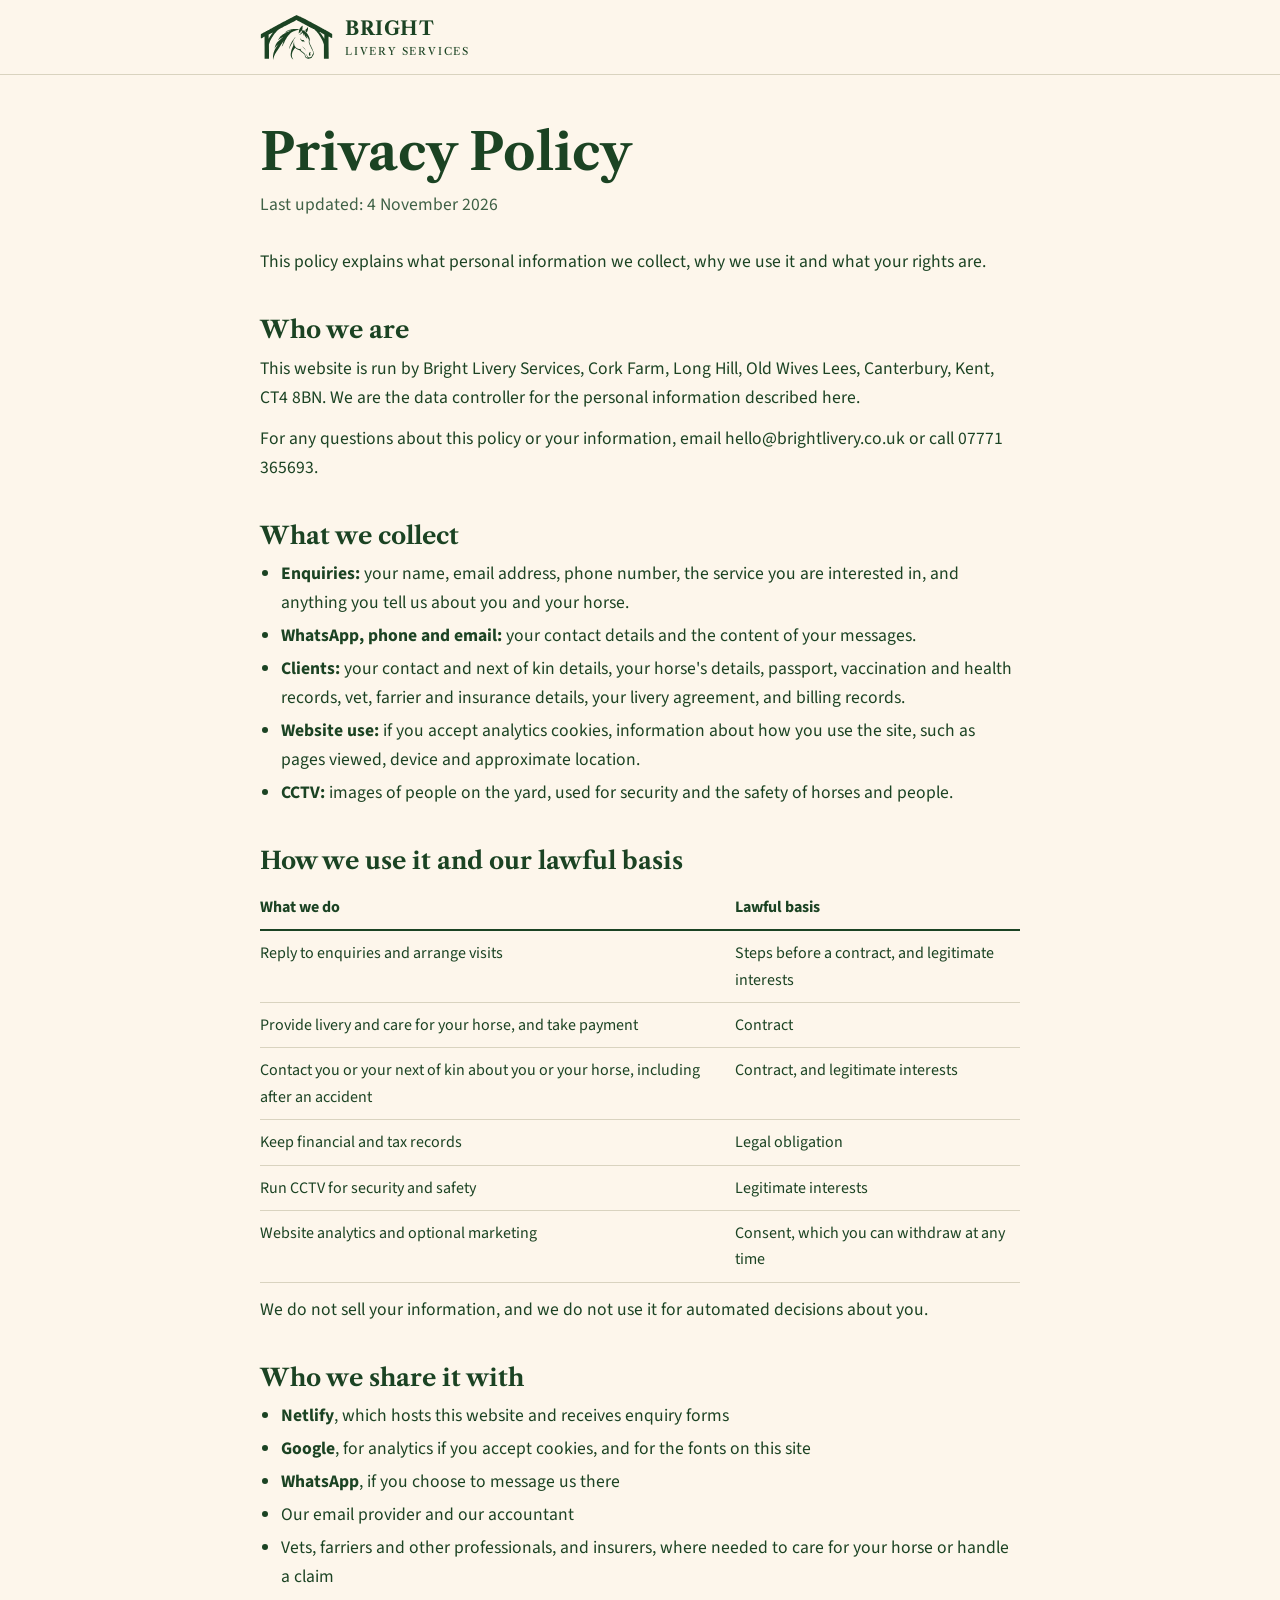
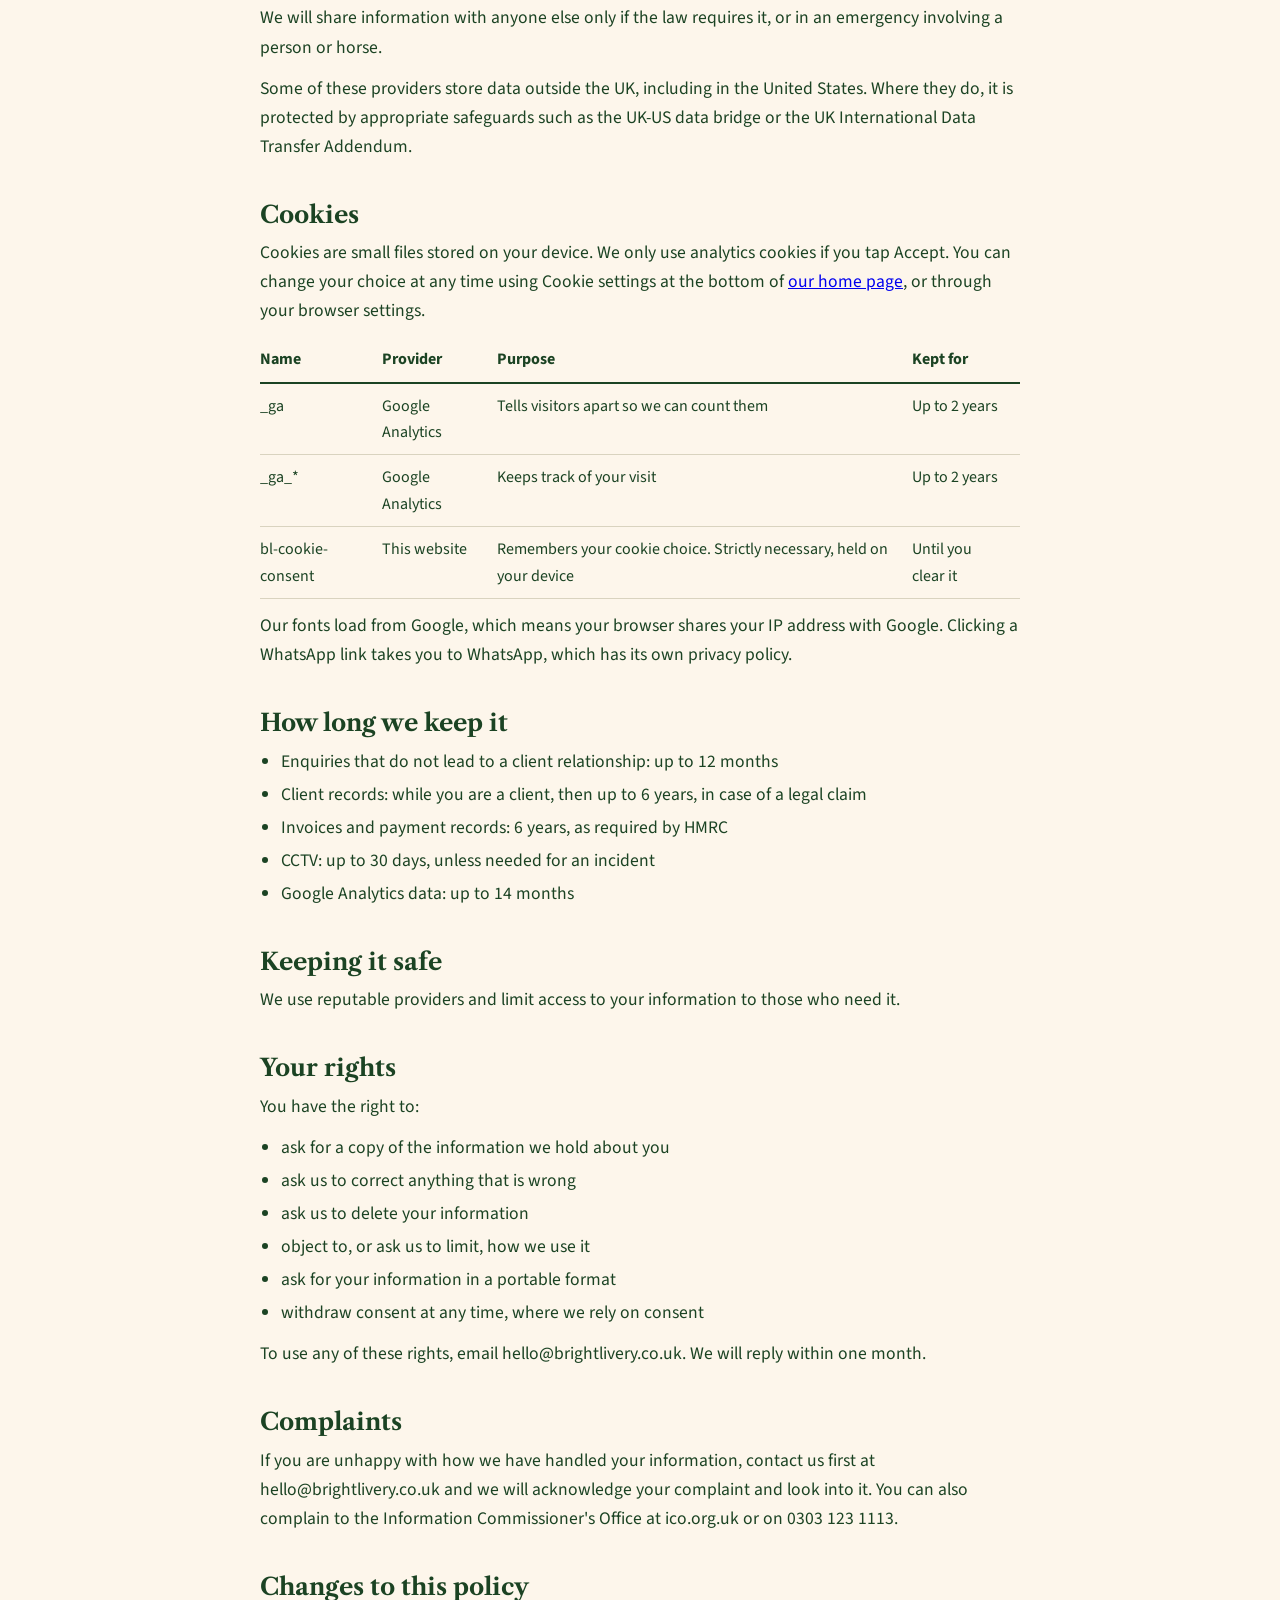
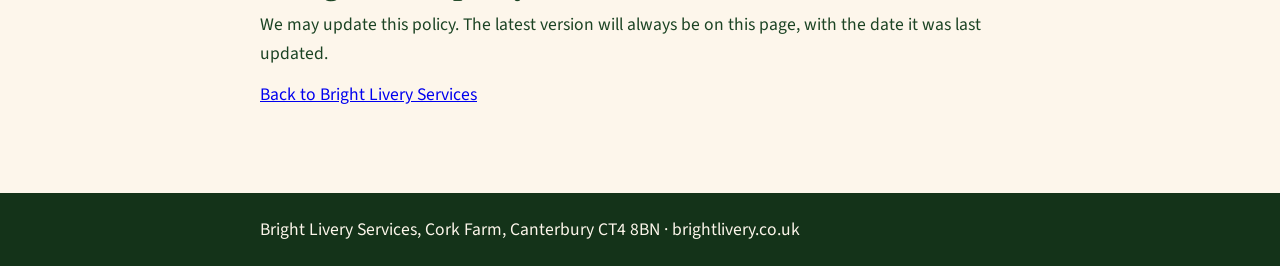
==== privacy.html @ ff284573 "Add files via upload" ====
<!doctype html>
<html lang="en-GB"><head><meta charset="utf-8"><meta name="viewport" content="width=device-width,initial-scale=1,viewport-fit=cover">
<meta name="robots" content="noindex">
<link rel="icon" href="/logo-mark.svg" type="image/svg+xml">
<title>Privacy Policy | Bright Livery Services</title>
<link rel="stylesheet" href="https://fonts.googleapis.com/css2?family=Libre+Caslon+Text:wght@400;700&family=Source+Sans+3:wght@400;600&display=swap">
<style>
:root{--green:#1b4323;--green-deep:#143319;--cream:#fdf6eb;--rule:#d9d3bf;--soft:#3f6146;color-scheme:light}
*{box-sizing:border-box}
body{margin:0;background:var(--cream);color:var(--green);font:400 1.1rem/1.65 "Source Sans 3","Helvetica Neue",Arial,sans-serif}
.wrap{max-width:calc(760px + 48px);margin-inline:auto;padding-left:max(24px,env(safe-area-inset-left,0px));padding-right:max(24px,env(safe-area-inset-right,0px))}
header{border-bottom:1px solid var(--rule)}
.brand{display:flex;align-items:center;gap:12px;padding-block:14px;text-decoration:none;color:inherit}
.brand img{height:46px;width:auto;display:block}
.brand b{font:700 1.2rem/1.05 "Libre Caslon Text",Georgia,serif;letter-spacing:.03em}
.brand small{display:block;font:400 .66rem/1.5 "Libre Caslon Text",Georgia,serif;letter-spacing:.17em;text-transform:uppercase}
main{padding-block:48px 72px}
h1,h2{font-family:"Libre Caslon Text",Georgia,serif;font-weight:700;line-height:1.15;text-wrap:balance}
h1{font-size:clamp(2.2rem,5vw,3.2rem);margin:0 0 8px}
h2{font-size:1.5rem;margin:40px 0 10px}
.updated{color:var(--soft);margin:0 0 28px}
p{margin:0 0 12px}ul{margin:0 0 12px;padding-left:1.2em}li{margin-bottom:4px}
.table{overflow-x:auto}
table{border-collapse:collapse;width:100%;min-width:520px;font-size:1rem;margin-bottom:12px}
th,td{text-align:left;vertical-align:top;padding:9px 12px 9px 0;border-bottom:1px solid var(--rule)}
th{border-bottom:2px solid var(--green)}
footer{background:var(--green-deep);color:var(--cream);padding-block:22px}
</style></head><body>
<header><div class="wrap"><a class="brand" href="/"><img src="/logo-mark.svg" alt="" width="770" height="485"><span><b>BRIGHT</b><small>Livery Services</small></span></a></div></header>
<main class="wrap">
<h1>Privacy Policy</h1>
<p class="updated">Last updated: 4 November 2026</p>
<p>This policy explains what personal information we collect, why we use it and what your rights are.</p>

<h2>Who we are</h2>
<p>This website is run by Bright Livery Services, Cork Farm, Long Hill, Old Wives Lees, Canterbury, Kent, CT4 8BN. We are the data controller for the personal information described here.</p>
<p>For any questions about this policy or your information, email hello@brightlivery.co.uk or call 07771 365693.</p>

<h2>What we collect</h2>
<ul>
<li><strong>Enquiries:</strong> your name, email address, phone number, the service you are interested in, and anything you tell us about you and your horse.</li>
<li><strong>WhatsApp, phone and email:</strong> your contact details and the content of your messages.</li>
<li><strong>Clients:</strong> your contact and next of kin details, your horse's details, passport, vaccination and health records, vet, farrier and insurance details, your livery agreement, and billing records.</li>
<li><strong>Website use:</strong> if you accept analytics cookies, information about how you use the site, such as pages viewed, device and approximate location.</li>
<li><strong>CCTV:</strong> images of people on the yard, used for security and the safety of horses and people.</li>
</ul>

<h2>How we use it and our lawful basis</h2>
<div class="table"><table>
<tr><th>What we do</th><th>Lawful basis</th></tr>
<tr><td>Reply to enquiries and arrange visits</td><td>Steps before a contract, and legitimate interests</td></tr>
<tr><td>Provide livery and care for your horse, and take payment</td><td>Contract</td></tr>
<tr><td>Contact you or your next of kin about you or your horse, including after an accident</td><td>Contract, and legitimate interests</td></tr>
<tr><td>Keep financial and tax records</td><td>Legal obligation</td></tr>
<tr><td>Run CCTV for security and safety</td><td>Legitimate interests</td></tr>
<tr><td>Website analytics and optional marketing</td><td>Consent, which you can withdraw at any time</td></tr>
</table></div>
<p>We do not sell your information, and we do not use it for automated decisions about you.</p>

<h2>Who we share it with</h2>
<ul>
<li><strong>Netlify</strong>, which hosts this website and receives enquiry forms</li>
<li><strong>Google</strong>, for analytics if you accept cookies, and for the fonts on this site</li>
<li><strong>WhatsApp</strong>, if you choose to message us there</li>
<li>Our email provider and our accountant</li>
<li>Vets, farriers and other professionals, and insurers, where needed to care for your horse or handle a claim</li>
</ul>
<p>We will share information with anyone else only if the law requires it, or in an emergency involving a person or horse.</p>
<p>Some of these providers store data outside the UK, including in the United States. Where they do, it is protected by appropriate safeguards such as the UK-US data bridge or the UK International Data Transfer Addendum.</p>

<h2 id="cookies">Cookies</h2>
<p>Cookies are small files stored on your device. We only use analytics cookies if you tap Accept. You can change your choice at any time using Cookie settings at the bottom of <a href="/">our home page</a>, or through your browser settings.</p>
<div class="table"><table>
<tr><th>Name</th><th>Provider</th><th>Purpose</th><th>Kept for</th></tr>
<tr><td>_ga</td><td>Google Analytics</td><td>Tells visitors apart so we can count them</td><td>Up to 2 years</td></tr>
<tr><td>_ga_*</td><td>Google Analytics</td><td>Keeps track of your visit</td><td>Up to 2 years</td></tr>
<tr><td>bl-cookie-consent</td><td>This website</td><td>Remembers your cookie choice. Strictly necessary, held on your device</td><td>Until you clear it</td></tr>
</table></div>
<p>Our fonts load from Google, which means your browser shares your IP address with Google. Clicking a WhatsApp link takes you to WhatsApp, which has its own privacy policy.</p>

<h2>How long we keep it</h2>
<ul>
<li>Enquiries that do not lead to a client relationship: up to 12 months</li>
<li>Client records: while you are a client, then up to 6 years, in case of a legal claim</li>
<li>Invoices and payment records: 6 years, as required by HMRC</li>
<li>CCTV: up to 30 days, unless needed for an incident</li>
<li>Google Analytics data: up to 14 months</li>
</ul>

<h2>Keeping it safe</h2>
<p>We use reputable providers and limit access to your information to those who need it.</p>

<h2>Your rights</h2>
<p>You have the right to:</p>
<ul>
<li>ask for a copy of the information we hold about you</li>
<li>ask us to correct anything that is wrong</li>
<li>ask us to delete your information</li>
<li>object to, or ask us to limit, how we use it</li>
<li>ask for your information in a portable format</li>
<li>withdraw consent at any time, where we rely on consent</li>
</ul>
<p>To use any of these rights, email hello@brightlivery.co.uk. We will reply within one month.</p>

<h2>Complaints</h2>
<p>If you are unhappy with how we have handled your information, contact us first at hello@brightlivery.co.uk and we will acknowledge your complaint and look into it. You can also complain to the Information Commissioner's Office at ico.org.uk or on 0303 123 1113.</p>

<h2>Changes to this policy</h2>
<p>We may update this policy. The latest version will always be on this page, with the date it was last updated.</p>
<p><a href="/">Back to Bright Livery Services</a></p>
</main>
<footer><div class="wrap">Bright Livery Services, Cork Farm, Canterbury CT4 8BN · brightlivery.co.uk</div></footer>
</body></html>
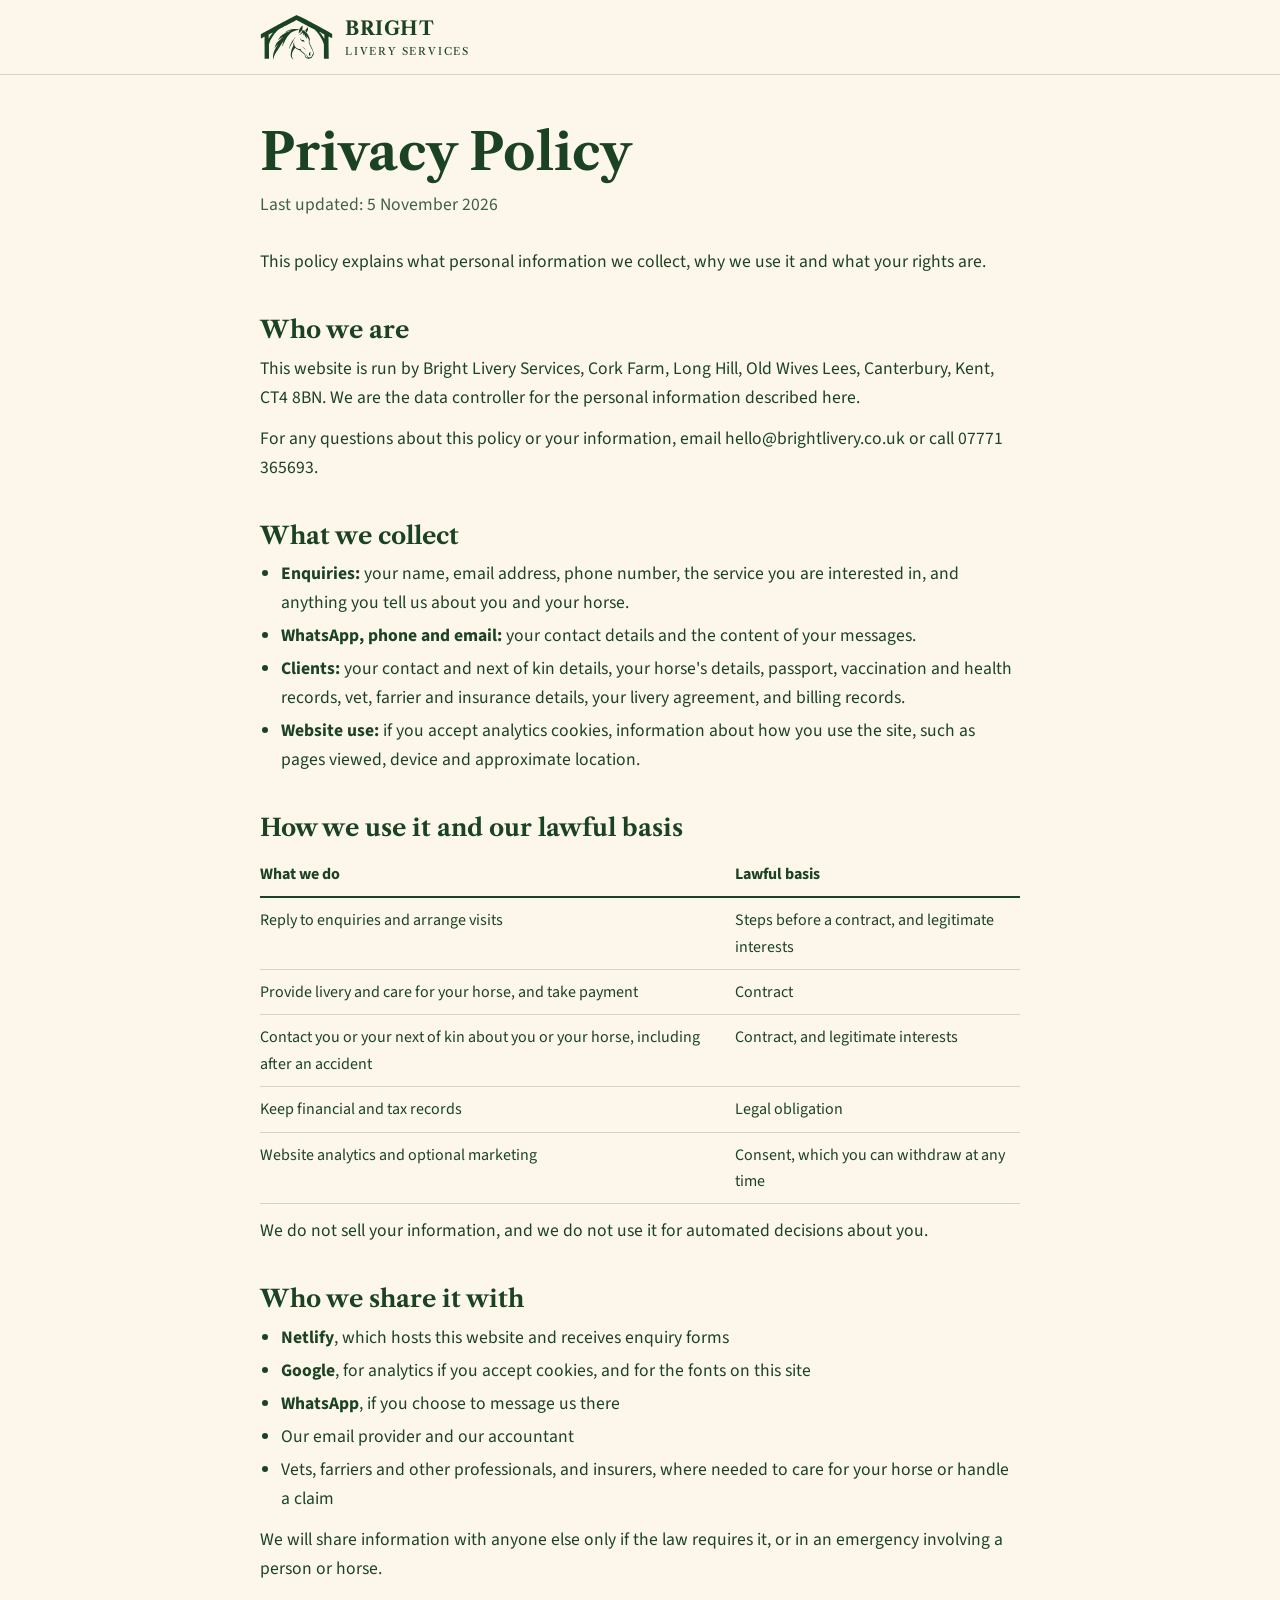
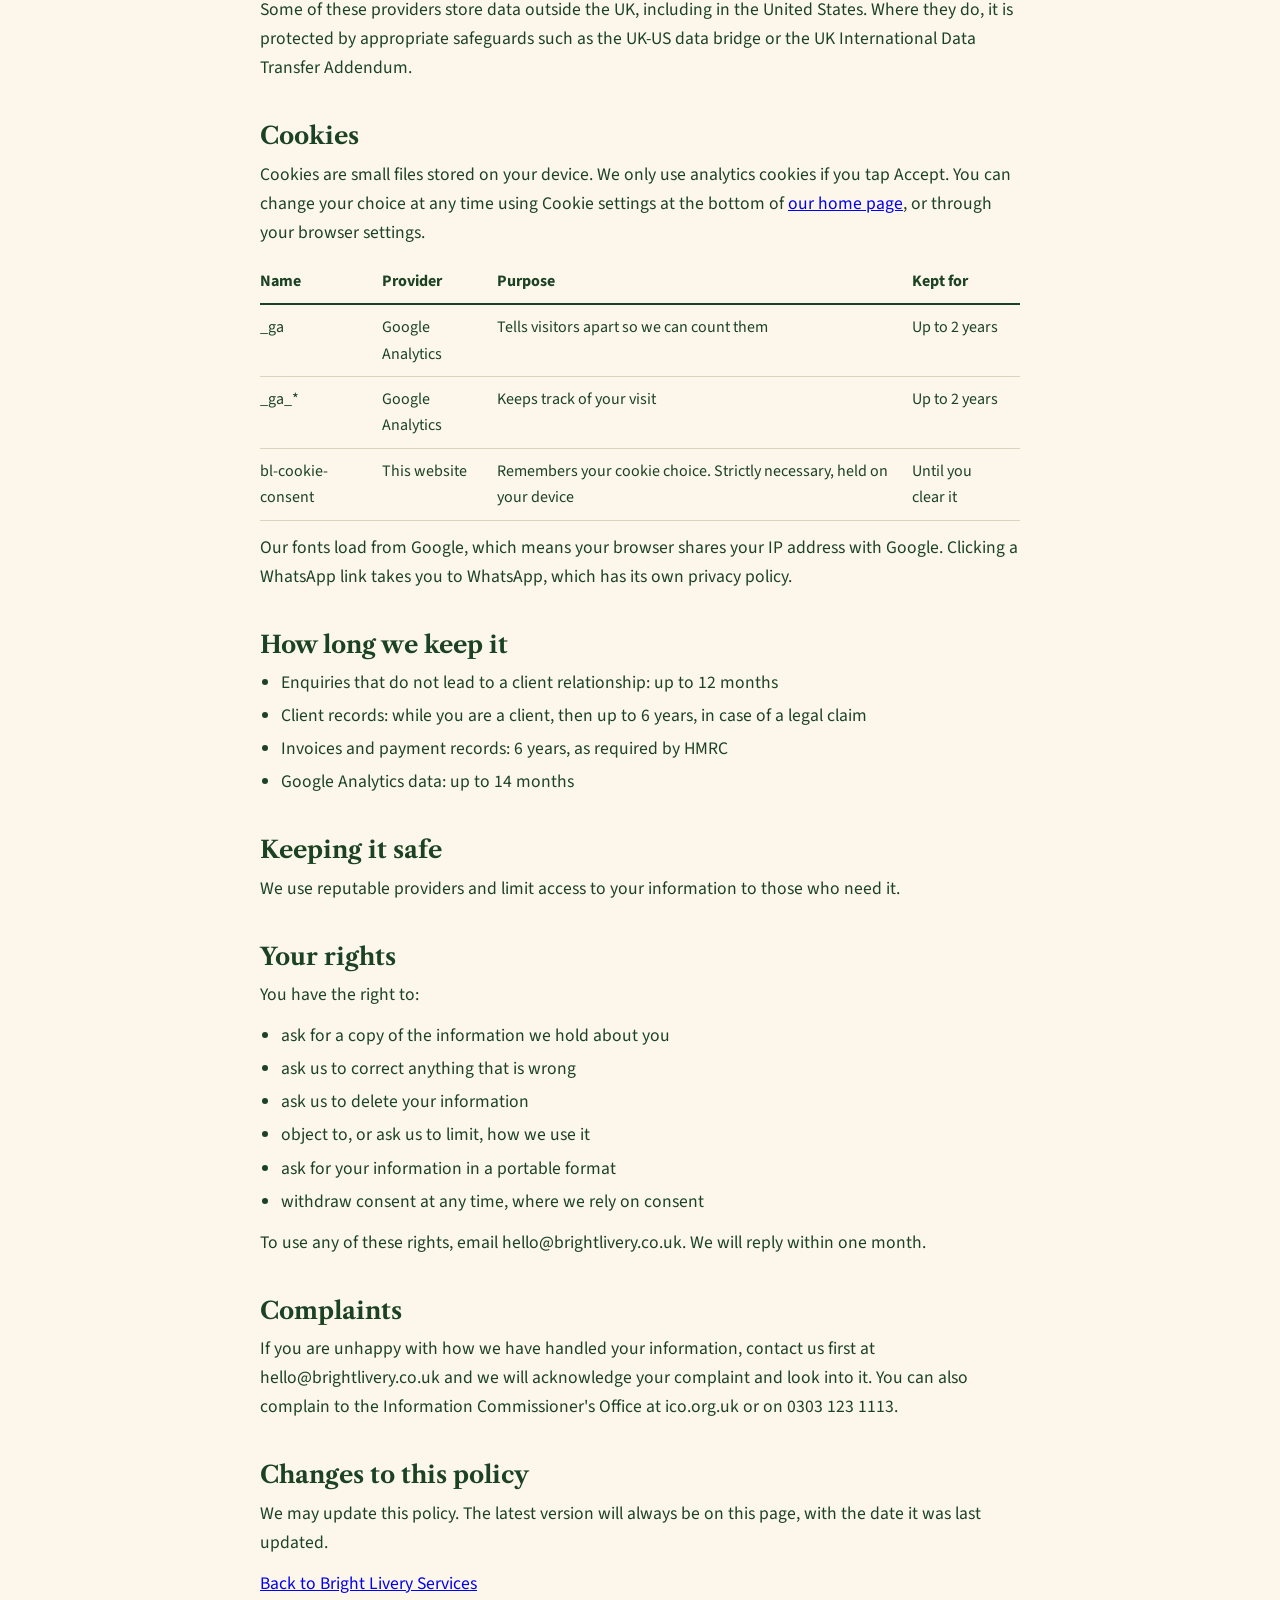
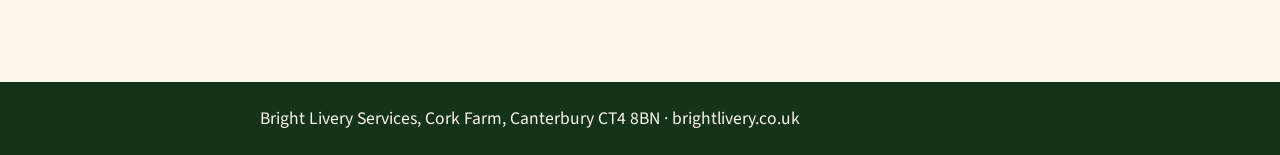
==== commit 03d30b2f: "Add files via upload" ====
--- a/privacy.html
+++ b/privacy.html
@@ -29,7 +29,7 @@
 <header><div class="wrap"><a class="brand" href="/"><img src="/logo-mark.svg" alt="" width="770" height="485"><span><b>BRIGHT</b><small>Livery Services</small></span></a></div></header>
 <main class="wrap">
 <h1>Privacy Policy</h1>
-<p class="updated">Last updated: 4 November 2026</p>
+<p class="updated">Last updated: 5 November 2026</p>
 <p>This policy explains what personal information we collect, why we use it and what your rights are.</p>
 
 <h2>Who we are</h2>
@@ -42,7 +42,6 @@
 <li><strong>WhatsApp, phone and email:</strong> your contact details and the content of your messages.</li>
 <li><strong>Clients:</strong> your contact and next of kin details, your horse's details, passport, vaccination and health records, vet, farrier and insurance details, your livery agreement, and billing records.</li>
 <li><strong>Website use:</strong> if you accept analytics cookies, information about how you use the site, such as pages viewed, device and approximate location.</li>
-<li><strong>CCTV:</strong> images of people on the yard, used for security and the safety of horses and people.</li>
 </ul>
 
 <h2>How we use it and our lawful basis</h2>
@@ -52,7 +51,6 @@
 <tr><td>Provide livery and care for your horse, and take payment</td><td>Contract</td></tr>
 <tr><td>Contact you or your next of kin about you or your horse, including after an accident</td><td>Contract, and legitimate interests</td></tr>
 <tr><td>Keep financial and tax records</td><td>Legal obligation</td></tr>
-<tr><td>Run CCTV for security and safety</td><td>Legitimate interests</td></tr>
 <tr><td>Website analytics and optional marketing</td><td>Consent, which you can withdraw at any time</td></tr>
 </table></div>
 <p>We do not sell your information, and we do not use it for automated decisions about you.</p>
@@ -83,7 +81,6 @@
 <li>Enquiries that do not lead to a client relationship: up to 12 months</li>
 <li>Client records: while you are a client, then up to 6 years, in case of a legal claim</li>
 <li>Invoices and payment records: 6 years, as required by HMRC</li>
-<li>CCTV: up to 30 days, unless needed for an incident</li>
 <li>Google Analytics data: up to 14 months</li>
 </ul>
 
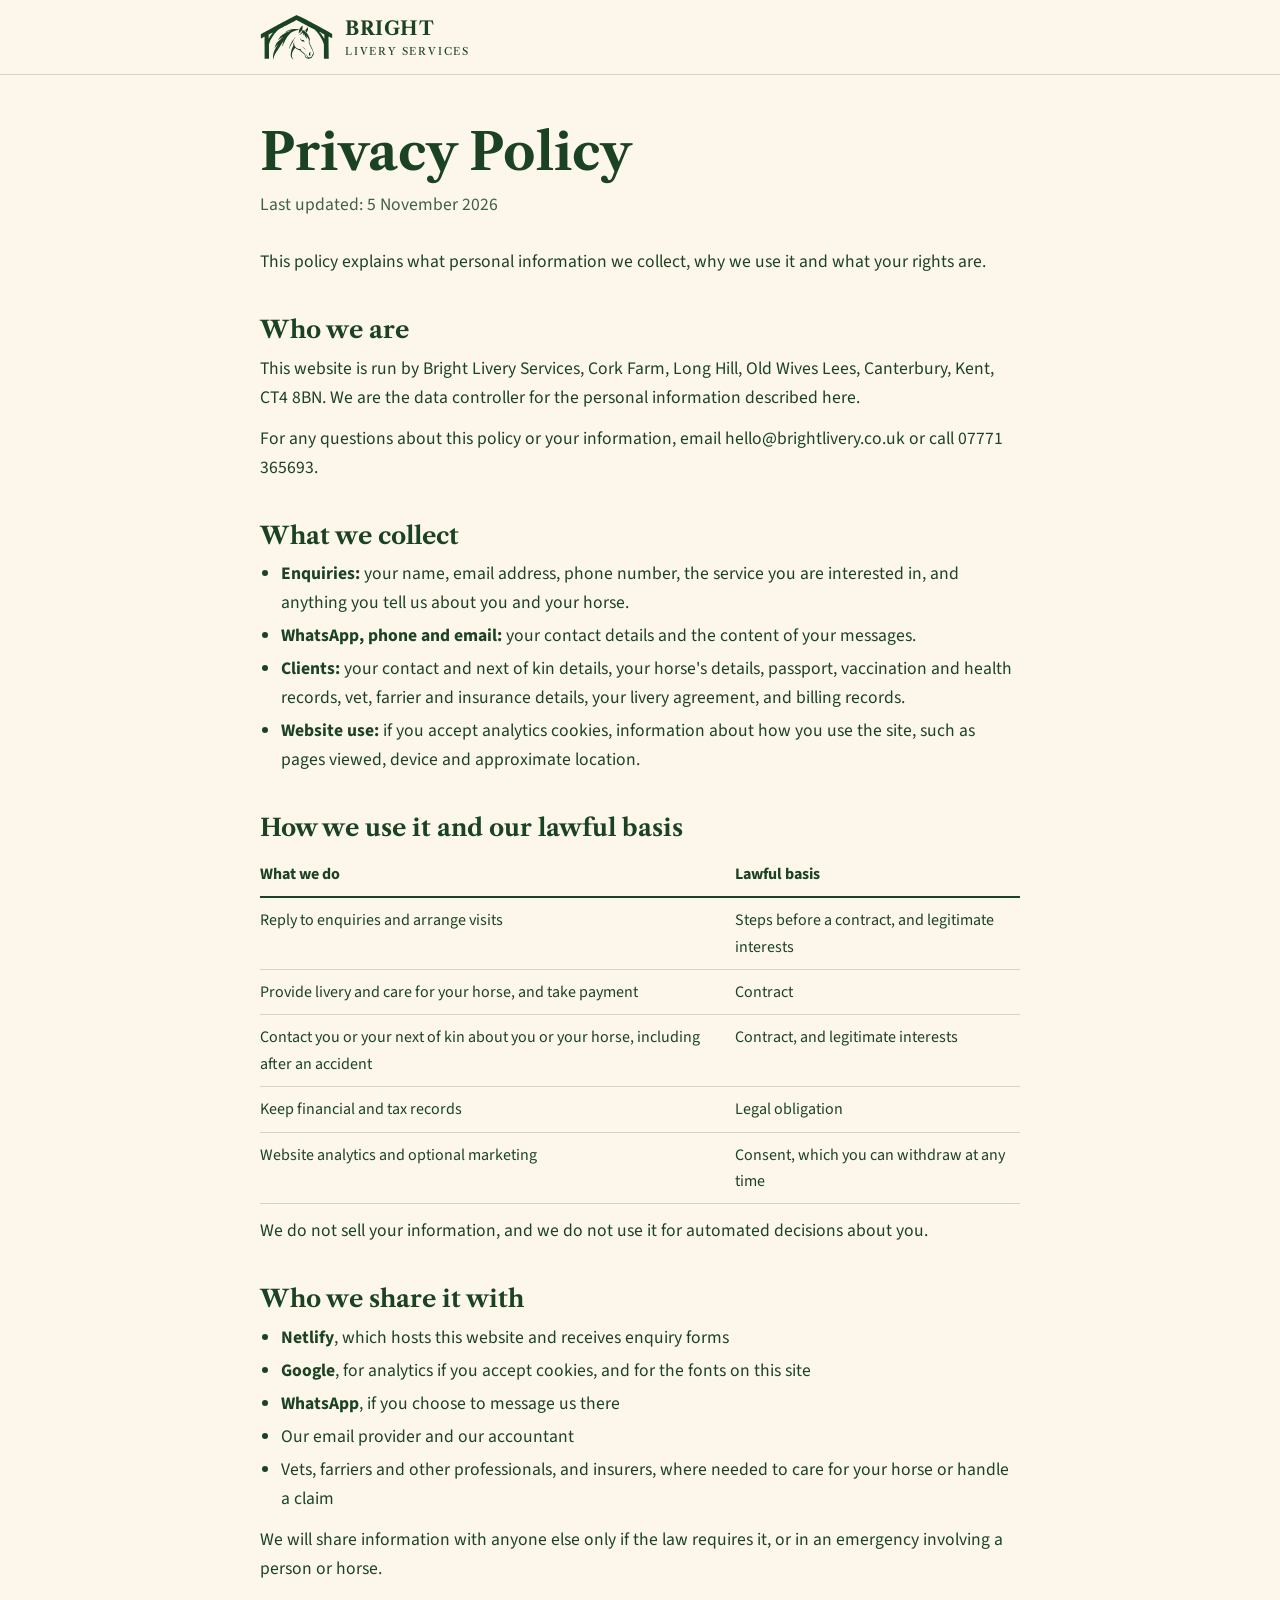
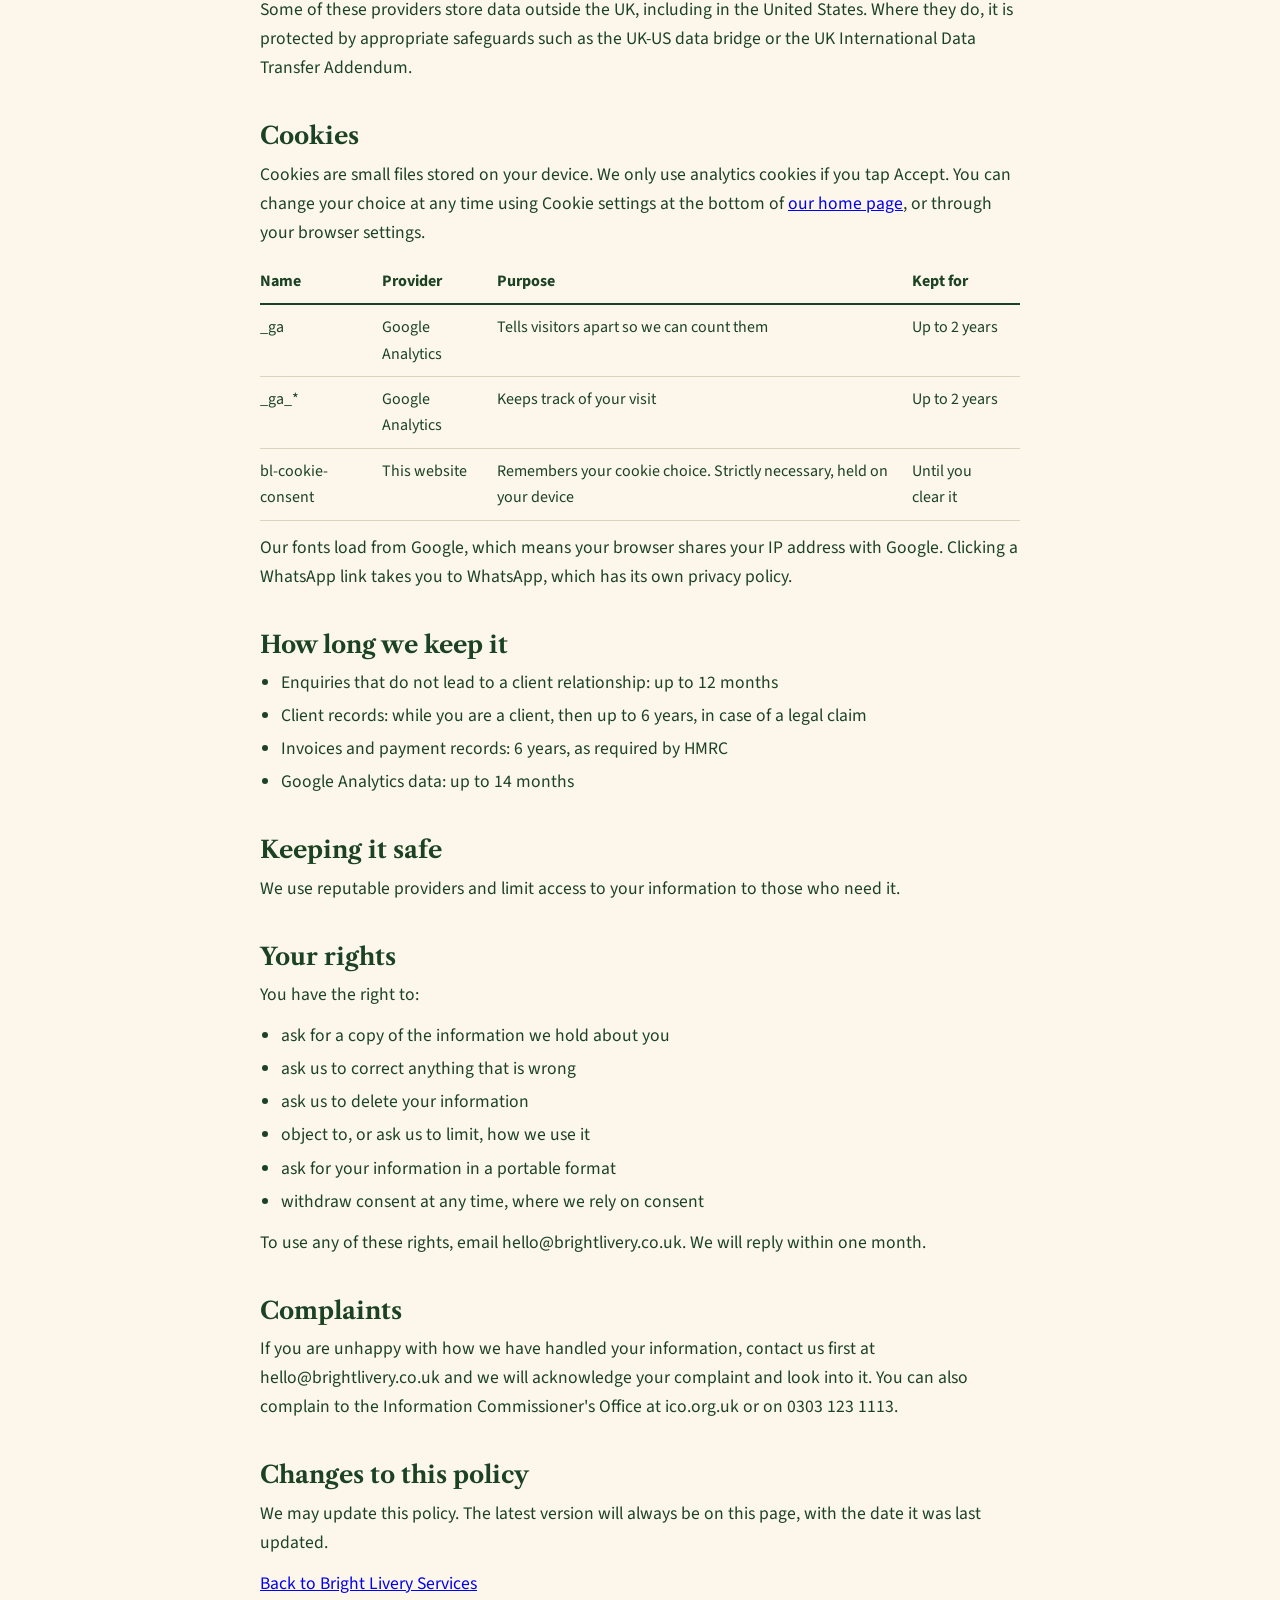
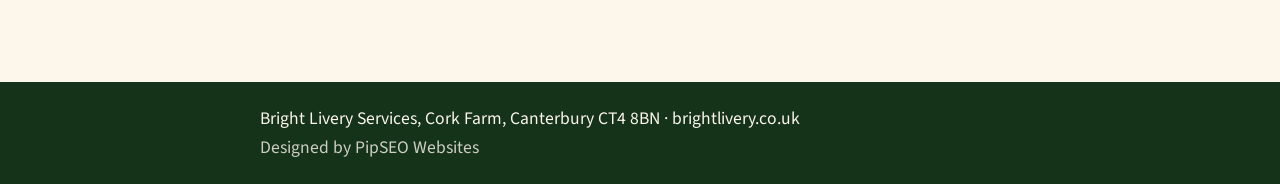
==== commit ad9754c6: "Add files via upload" ====
--- a/privacy.html
+++ b/privacy.html
@@ -106,5 +106,5 @@
 <p>We may update this policy. The latest version will always be on this page, with the date it was last updated.</p>
 <p><a href="/">Back to Bright Livery Services</a></p>
 </main>
-<footer><div class="wrap">Bright Livery Services, Cork Farm, Canterbury CT4 8BN · brightlivery.co.uk</div></footer>
+<footer><div class="wrap">Bright Livery Services, Cork Farm, Canterbury CT4 8BN · brightlivery.co.uk<br><span style="opacity:.8">Designed by PipSEO Websites</span></div></footer>
 </body></html>
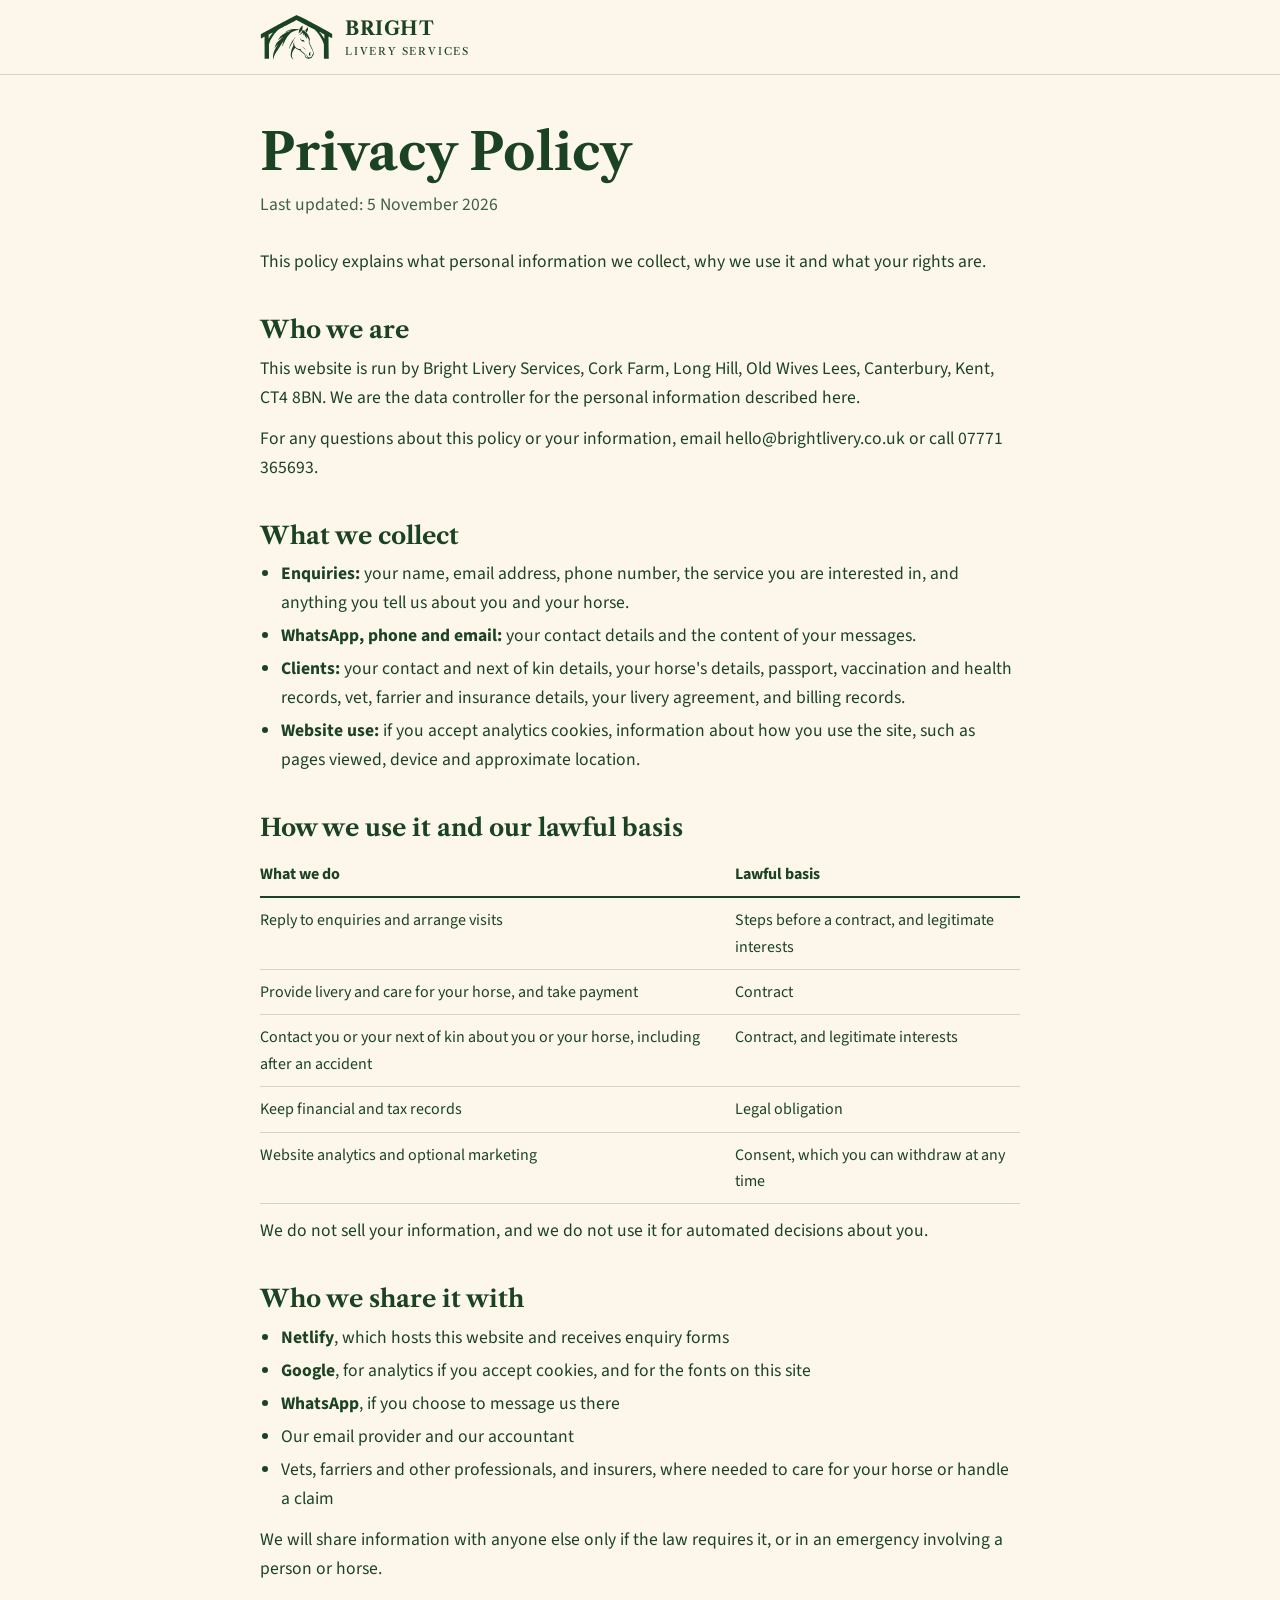
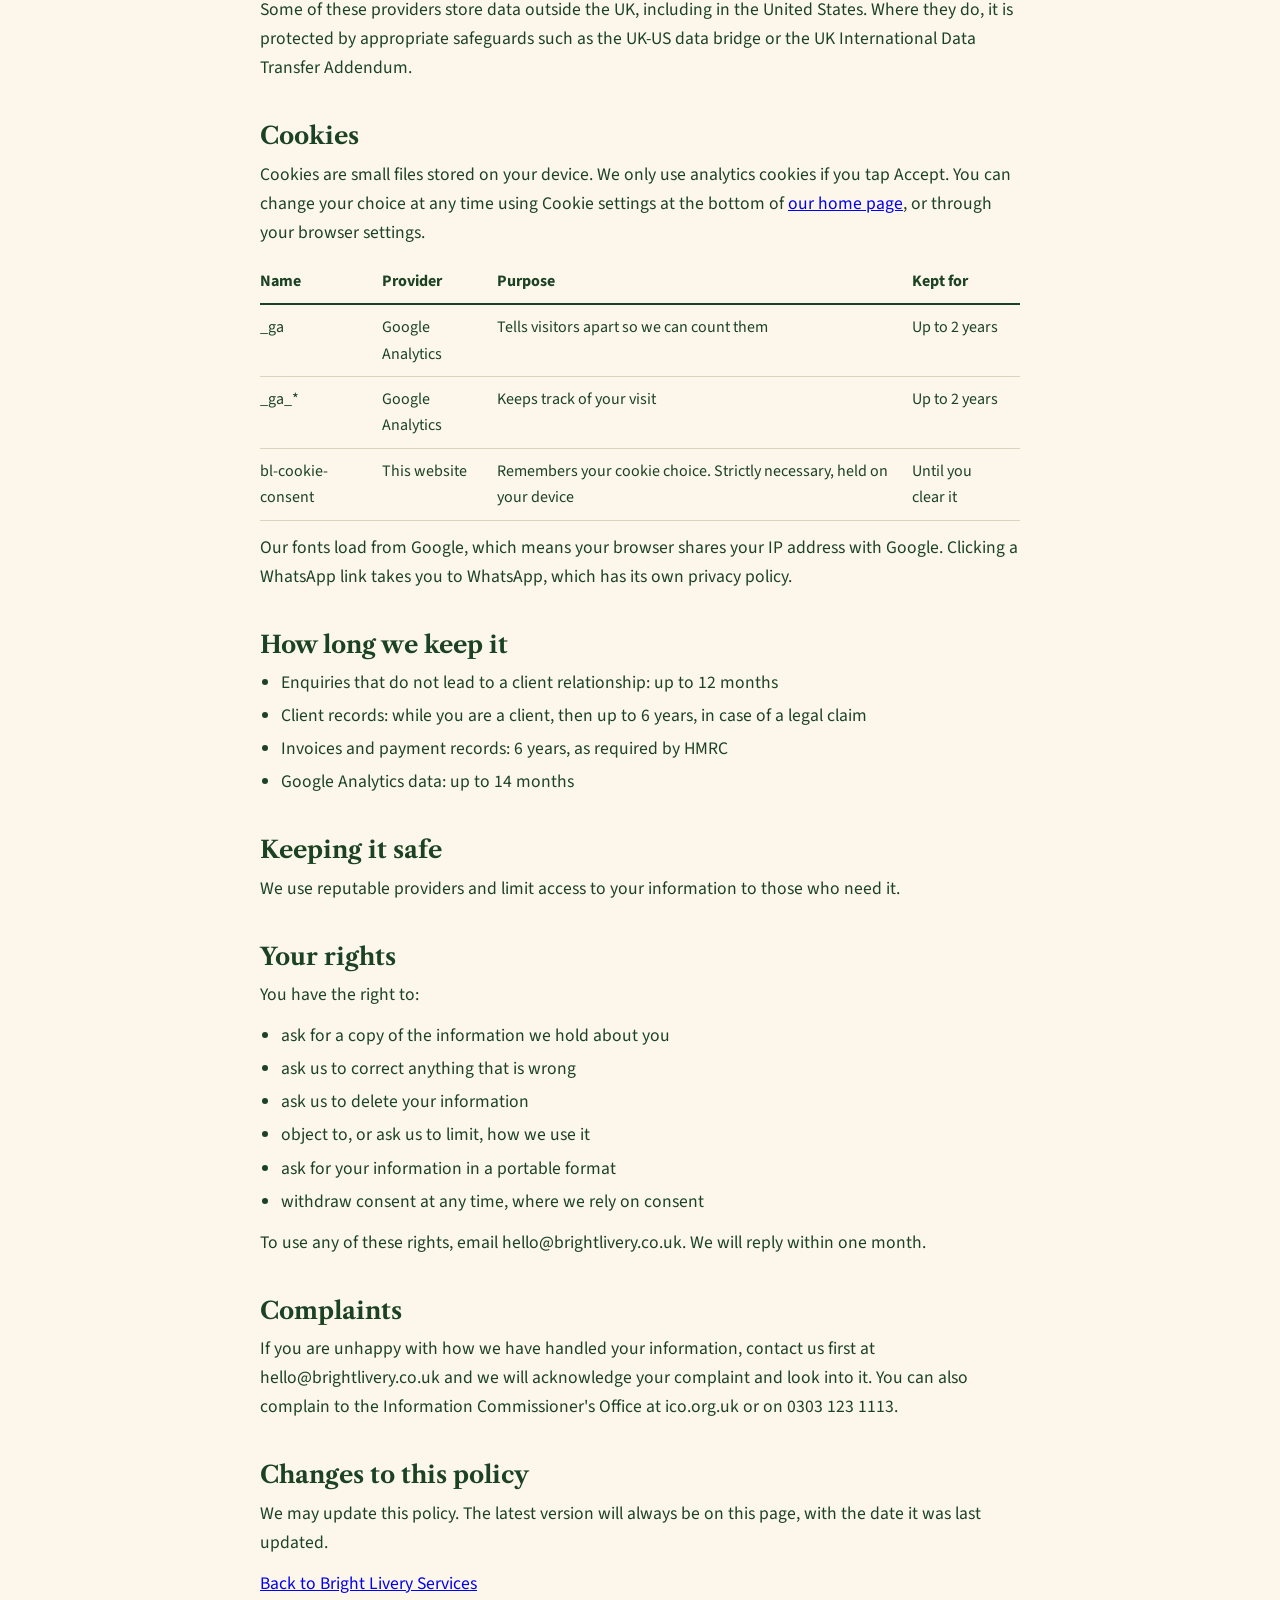
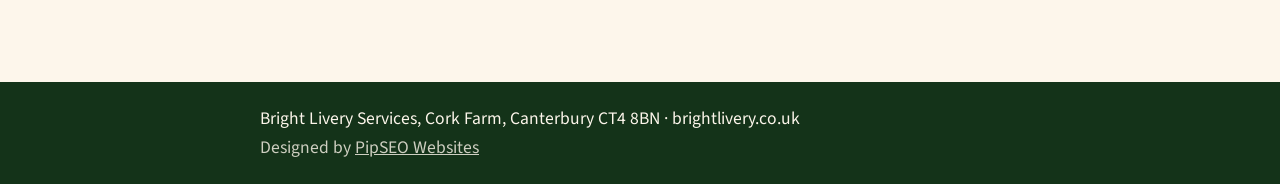
==== commit ffdbf875: "Link PipSEO footer credit to pipseo.co.uk" ====
--- a/privacy.html
+++ b/privacy.html
@@ -106,5 +106,5 @@
 <p>We may update this policy. The latest version will always be on this page, with the date it was last updated.</p>
 <p><a href="/">Back to Bright Livery Services</a></p>
 </main>
-<footer><div class="wrap">Bright Livery Services, Cork Farm, Canterbury CT4 8BN · brightlivery.co.uk<br><span style="opacity:.8">Designed by PipSEO Websites</span></div></footer>
+<footer><div class="wrap">Bright Livery Services, Cork Farm, Canterbury CT4 8BN · brightlivery.co.uk<br><span style="opacity:.8">Designed by <a href="https://pipseo.co.uk" target="_blank" rel="noopener" style="color:inherit">PipSEO Websites</a></span></div></footer>
 </body></html>
